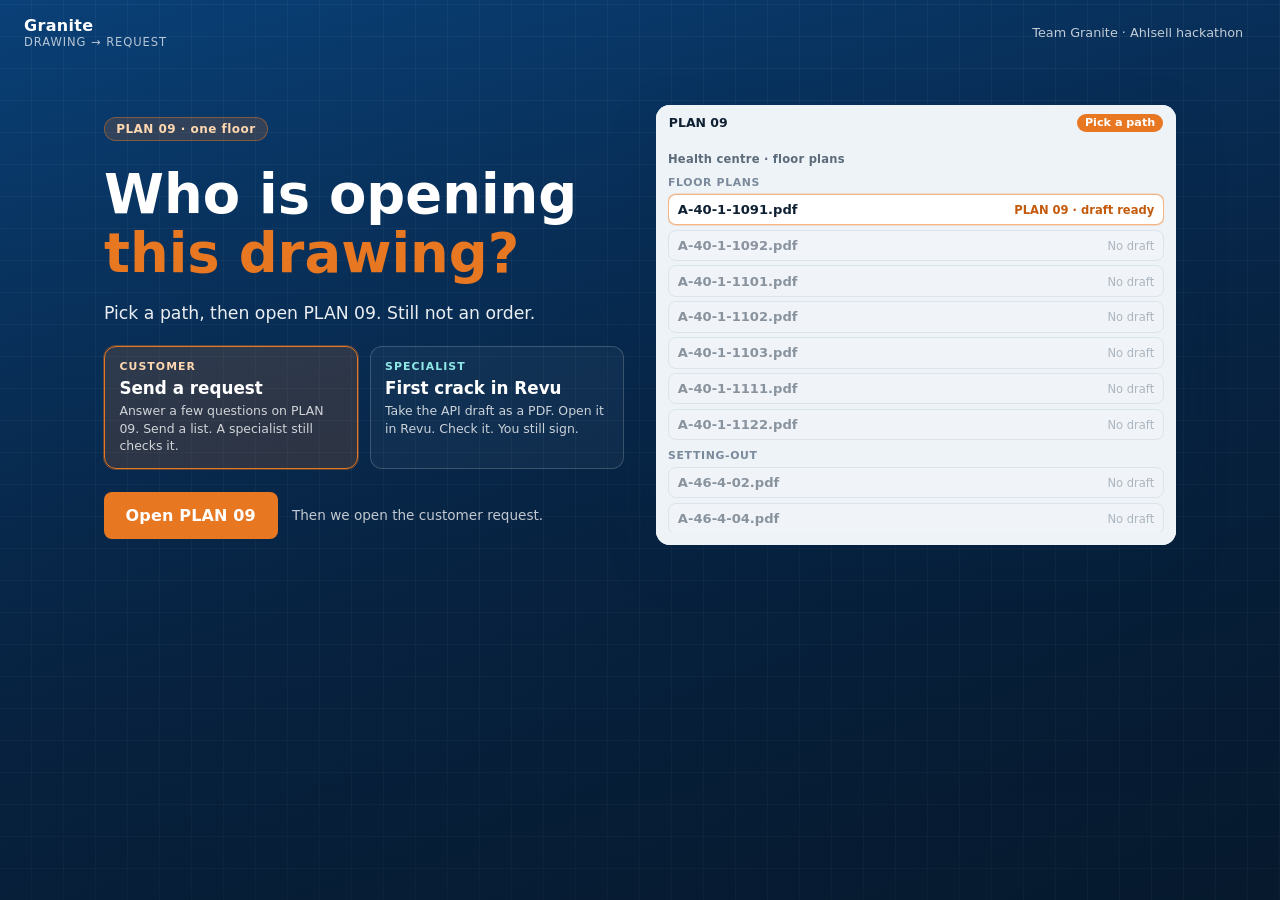
==== index.html @ bc51c22c "Build the tab icon locally so it does not depend on an image provider." ====
<!DOCTYPE html>
<html lang="en">
<head>
  <meta charset="UTF-8" />
  <meta name="viewport" content="width=device-width, initial-scale=1" />
  <meta http-equiv="Cache-Control" content="no-store" />
  <title>Granite — PLAN 09 is not an order</title>
  <link rel="icon" href="img/favicon.ico?v=5" sizes="any" />
  <link rel="icon" href="img/favicon-32.png?v=5" type="image/png" sizes="32x32" />
  <link rel="icon" href="img/favicon.svg?v=5" type="image/svg+xml" />
  <link rel="apple-touch-icon" href="img/favicon-180.png?v=5" />
  <meta name="theme-color" content="#042326" />
  <link rel="stylesheet" href="css/app.css?v=crack4" />
</head>
<body>
  <main class="hero" id="landing" data-phase="upload" data-role="customer">
    <header class="hero-nav">
      <div class="logo">Granite <small>drawing → request</small></div>
      <div class="hero-nav-right">
        <span class="chip-quiet">Team Granite · Ahlsell hackathon</span>
      </div>
    </header>

    <section class="hero-grid">
      <div class="hero-copy" data-phase-copy="upload">
        <p class="badge">PLAN 09 · one floor</p>
        <h1>Who is opening<br /><em>this drawing?</em></h1>
        <p class="lead">Pick a path, then open PLAN 09. Still not an order.</p>
        <div class="doors" role="tablist" aria-label="Who is this for">
          <button type="button" class="door customer on" id="doorCust">
            <span class="door-kicker">Customer</span>
            <strong>Send a request</strong>
            <span>Answer a few questions on PLAN 09. Send a list. A specialist still checks it.</span>
          </button>
          <button type="button" class="door specialist" id="doorSpec">
            <span class="door-kicker">Specialist</span>
            <strong>First crack in Revu</strong>
            <span>Take the API draft as a PDF. Open it in Revu. Check it. You still sign.</span>
          </button>
        </div>
        <div class="actions">
          <button class="btn-orange" id="uploadExample" type="button">Open PLAN 09</button>
          <span class="micro" id="doorHint">Then we open the customer request.</span>
        </div>
      </div>

      <div class="hero-copy" data-phase-copy="reading" hidden>
        <p class="badge">A-40-1-1091.pdf</p>
        <h1>Reading PLAN 09<br /><em>on the drawing.</em></h1>
        <p class="lead" id="heroStatus">File received</p>
        <div class="bar hero-bar"><span id="heroBar"></span></div>
        <div class="actions">
          <button class="btn-ghost light" id="skipRead" type="button">Skip</button>
        </div>
      </div>

      <div class="hero-copy" data-phase-copy="overview" hidden>
        <p class="badge" id="overviewBadge">Draft ready · still not an order</p>
        <h1 id="overviewTitle">PLAN 09 is ready.<br /><em>See what we found.</em></h1>
        <p class="lead" id="overviewLead">Answer a few questions. This is a request, not an order.</p>
        <div class="actions">
          <button class="btn-orange" id="tryExample" type="button">See what we found</button>
        </div>
      </div>

      <div class="hero-stage">
        <div class="preview-sheet" id="heroSheet">
          <div class="preview-bar">
            <span id="heroBarLabel">No file</span>
            <span class="reading-pill" id="heroPill">Empty</span>
          </div>
          <div class="preview-frame">
            <img class="preview-plan" src="img/plan-1091.png" alt="PLAN 09 drawing ready to upload" />
            <div class="hero-scan" aria-hidden="true"></div>
            <div class="file-picker" id="filePicker">
              <p class="file-picker-path">Health centre · floor plans</p>
              <p class="file-group">Floor plans</p>
              <button type="button" class="file-row ready" id="pick1091">
                <span class="fname">A-40-1-1091.pdf</span>
                <span class="fmeta">PLAN 09 · draft ready</span>
              </button>
              <div class="file-row locked" title="No draft on this sheet">
                <span class="fname">A-40-1-1092.pdf</span>
                <span class="fmeta">No draft</span>
              </div>
              <div class="file-row locked" title="No draft on this sheet">
                <span class="fname">A-40-1-1101.pdf</span>
                <span class="fmeta">No draft</span>
              </div>
              <div class="file-row locked" title="No draft on this sheet">
                <span class="fname">A-40-1-1102.pdf</span>
                <span class="fmeta">No draft</span>
              </div>
              <div class="file-row locked" title="No draft on this sheet">
                <span class="fname">A-40-1-1103.pdf</span>
                <span class="fmeta">No draft</span>
              </div>
              <div class="file-row locked" title="No draft on this sheet">
                <span class="fname">A-40-1-1111.pdf</span>
                <span class="fmeta">No draft</span>
              </div>
              <div class="file-row locked" title="No draft on this sheet">
                <span class="fname">A-40-1-1122.pdf</span>
                <span class="fmeta">No draft</span>
              </div>
              <p class="file-group">Setting-out</p>
              <div class="file-row locked" title="No draft on this sheet">
                <span class="fname">A-46-4-02.pdf</span>
                <span class="fmeta">No draft</span>
              </div>
              <div class="file-row locked" title="No draft on this sheet">
                <span class="fname">A-46-4-04.pdf</span>
                <span class="fmeta">No draft</span>
              </div>
              <div class="file-row locked" title="No draft on this sheet">
                <span class="fname">A-46-4-06.pdf</span>
                <span class="fmeta">No draft</span>
              </div>
              <div class="file-row locked" title="No draft on this sheet">
                <span class="fname">A-46-4-11.pdf</span>
                <span class="fmeta">No draft</span>
              </div>
            </div>
            <ol class="hero-steps" id="heroSteps">
              <li>File received</li>
              <li>Reading room names</li>
              <li>5 wash-place kits found</li>
              <li>4 shelves found — no lengths</li>
              <li>Hatch table on the right</li>
              <li>Doors are another trade</li>
            </ol>
            <aside class="preview-list">
              <header>This floor · PLAN 09 <small>not an order</small></header>
              <p>4 shelves <b>need length</b></p>
              <p>5 wash-place kits <b>need type</b></p>
              <p>Hatches <b>from the table</b></p>
              <footer>Ready to choose <strong>after you answer</strong></footer>
            </aside>
          </div>
        </div>
      </div>
    </section>
  </main>

  <p class="boot-banner" id="bootBanner" hidden></p>

  <div class="app" id="app" data-role="customer">
    <header class="top">
      <div class="brand">Granite <span id="drawingName"></span></div>
      <nav class="steps" id="steps" aria-label="Customer progress">
        <a href="#drawing">Drawing</a>
        <a href="#reading">Reading</a>
        <a href="#found">Found</a>
        <a href="#choose">Choose</a>
        <a href="#send">Send</a>
      </nav>
      <p class="spec-tools-label" id="specToolsLabel" hidden>First-crack PDF → open in Revu → you still sign</p>
      <div class="top-tools">
        <div class="role-switch" role="tablist" aria-label="Who is using this">
          <button type="button" id="custBtn" class="on" data-role="customer">Customer</button>
          <button type="button" id="specBtn" data-role="specialist">Specialist <small>Compare</small></button>
        </div>
        <button type="button" class="btn-ghost light" id="catalogBtn">Catalog</button>
      </div>
    </header>

    <p class="role-banner" id="roleBanner">Customer request · simple path · still not an order</p>
    <section class="trust" id="trust" hidden></section>

    <div class="main">
      <div class="plan-wrap" id="planWrap">
        <div class="plan-card">
          <div class="sheet-bar">
            <span id="sheetTitle">A-40-1-1091 · PLAN 09</span>
            <span class="zoom-tools">
              <button type="button" id="zoomOut" title="Zoom out">−</button>
              <button type="button" id="zoomFit" title="Fit page">Fit</button>
              <button type="button" id="zoomIn" title="Zoom in">+</button>
            </span>
            <span class="pin-legend" aria-hidden="true">
              <span class="lg room"></span> Room
              <span class="lg code"></span> Product
              <span class="lg extra"></span> Extra
            </span>
            <span class="reading-pill idle" id="sheetPill">Click a pin to see it in the list</span>
          </div>
          <div class="viewport" id="viewport">
            <div class="stage" id="stage">
              <img src="img/plan-1091.png" alt="PLAN 09 drawing A-40-1-1091" draggable="false" />
              <div class="marks" id="marks"></div>
            </div>
          </div>
        </div>
      </div>
      <aside class="side" id="side"></aside>
    </div>

    <footer class="flow-bar" id="flowBar">
      <button class="btn-ghost light" type="button" id="backBtn">Back</button>
      <span id="flowStatus">PLAN 09 · this floor only</span>
      <button class="btn-orange" type="button" id="continueBtn">Continue</button>
    </footer>
  </div>

  <div class="cat-overlay" id="catOverlay" hidden>
    <aside class="cat-drawer" role="dialog" aria-label="Ahlsell article catalog">
      <header>
        <h2 id="catTitle">Catalog</h2>
        <div class="cat-lang" id="catLang">
          <button type="button" data-lang="sv">SV</button>
          <button type="button" data-lang="en" class="on">EN</button>
        </div>
        <button type="button" class="btn-ghost light" id="catClose">Close</button>
      </header>
      <p class="cat-note" id="catNote">Official names are Swedish. EN is a demo gloss. Search works in both.</p>
      <input type="search" id="catSearch" placeholder="Search Swedish or English (hylla, shelf, 309452…)" autocomplete="off" />
      <div class="cat-tags" id="catTags"></div>
      <p class="cat-count" id="catCount"></p>
      <div class="cat-list" id="catList"></div>
    </aside>
  </div>

  <input type="file" id="bbFile" accept=".pdf,.csv,.txt,.xml,application/pdf,text/csv,text/xml" hidden />
  <script src="js/app.js?v=crack4"></script>
</body>
</html>
---- css/app.css ----
:root {
  --ink: #102033;
  --muted: #5c6b7a;
  --paper: #eef3f8;
  --card: #ffffff;
  --line: #c5d0dc;
  --navy: #0b3a6e;
  --navy-2: #062847;
  --amber: #e87722;
  --amber-bg: #fff1e4;
  --green: #2a7a52;
  --green-bg: #e3f3ea;
  --red: #b42318;
  --red-bg: #fde8e6;
  --shadow: 0 18px 50px rgba(6, 40, 71, 0.22);
  --font: "Segoe UI", "Calibri", system-ui, sans-serif;
}

* { box-sizing: border-box; }
[hidden] { display: none !important; }
html, body { margin: 0; min-height: 100%; }
body {
  font-family: var(--font);
  color: var(--ink);
  background: #071a2e;
}

button, .btn { font: inherit; cursor: pointer; border: 0; border-radius: 8px; }

.btn-orange {
  background: var(--amber);
  color: #fff;
  padding: 0.9rem 1.35rem;
  font-weight: 700;
  letter-spacing: 0.01em;
}
.btn-orange:hover { filter: brightness(1.05); }
.btn-ghost {
  background: transparent;
  border: 1px solid var(--line);
  padding: 0.7rem 1rem;
  color: var(--ink);
}
.btn-ghost.light {
  border-color: rgba(255,255,255,0.35);
  color: #fff;
  padding: 0.45rem 0.85rem;
  font-size: 0.85rem;
}

/* —— Hero (TakeOff-inspired grid) —— */
.hero {
  min-height: 100vh;
  background:
    linear-gradient(180deg, rgba(7, 26, 46, 0.2), rgba(7, 26, 46, 0.55)),
    repeating-linear-gradient(0deg, transparent 0 31px, rgba(255,255,255,0.05) 31px 32px),
    repeating-linear-gradient(90deg, transparent 0 31px, rgba(255,255,255,0.05) 31px 32px),
    linear-gradient(160deg, #0a4a8a 0%, #07284e 55%, #05182c 100%);
  color: #fff;
}
.hero-nav {
  display: flex;
  justify-content: space-between;
  align-items: center;
  padding: 1rem 1.5rem;
}
.logo { font-weight: 800; letter-spacing: 0.02em; }
.logo small {
  display: block;
  font-weight: 500;
  opacity: 0.7;
  font-size: 0.72rem;
  letter-spacing: 0.08em;
  text-transform: uppercase;
}
.chip-quiet { font-size: 0.8rem; opacity: 0.75; margin-right: 0.8rem; }
.hero-nav-right { display: flex; align-items: center; gap: 0.5rem; }

.hero-grid {
  display: grid;
  grid-template-columns: 1fr 1fr;
  gap: 2rem;
  max-width: 1120px;
  margin: 0 auto;
  padding: 2.5rem 1.5rem 4rem;
  align-items: start;
}
.badge {
  display: inline-block;
  background: rgba(232, 119, 34, 0.18);
  color: #ffd7b0;
  border: 1px solid rgba(232, 119, 34, 0.45);
  border-radius: 999px;
  padding: 0.25rem 0.7rem;
  font-size: 0.75rem;
  font-weight: 700;
  letter-spacing: 0.04em;
}
.hero h1 {
  font-size: clamp(2.1rem, 4.5vw, 3.4rem);
  line-height: 1.08;
  margin: 0.8rem 0 1rem;
  font-weight: 800;
}
.hero h1 em {
  font-style: normal;
  color: var(--amber);
}
.lead { font-size: 1.08rem; line-height: 1.5; opacity: 0.92; max-width: 36rem; }
.doors {
  display: grid;
  grid-template-columns: 1fr 1fr;
  gap: 0.7rem;
  margin: 1.2rem 0 0.2rem;
  max-width: 36rem;
}
.door {
  display: flex;
  flex-direction: column;
  align-items: flex-start;
  gap: 0.28rem;
  text-align: left;
  padding: 0.85rem 0.9rem;
  border-radius: 12px;
  border: 1px solid rgba(255,255,255,0.18);
  background: rgba(255,255,255,0.04);
  color: #fff;
}
.door .door-kicker {
  font-size: 0.68rem;
  font-weight: 800;
  letter-spacing: 0.1em;
  text-transform: uppercase;
  color: #ffd7b0;
}
.door.specialist .door-kicker { color: #8fe8e8; }
.door strong { font-size: 1.05rem; }
.door > span:last-child { font-size: 0.78rem; line-height: 1.4; color: rgba(255,255,255,0.78); }
.door.customer.on {
  border-color: var(--amber);
  background: rgba(232, 119, 34, 0.16);
  box-shadow: 0 0 0 1px rgba(232, 119, 34, 0.35);
}
.door.specialist.on {
  border-color: #1ec8c8;
  background: rgba(30, 200, 200, 0.14);
  box-shadow: 0 0 0 1px rgba(30, 200, 200, 0.4);
}
.hero[data-role="specialist"] .badge {
  background: rgba(30, 200, 200, 0.16);
  color: #c8ffff;
  border-color: rgba(30, 200, 200, 0.45);
}
.hero[data-role="specialist"] h1 em { color: #1ec8c8; }
.hero[data-role="specialist"] .btn-orange {
  background: #1ec8c8;
  color: #042326;
}
.hero[data-role="specialist"] .file-row.ready {
  border-color: rgba(30, 200, 200, 0.65);
  box-shadow: 0 0 0 1px rgba(30, 200, 200, 0.25);
}
.hero[data-role="specialist"] .file-row.ready .fmeta { color: #0d4f4f; }
.actions { display: flex; flex-wrap: wrap; align-items: center; gap: 0.9rem; margin: 1.4rem 0 1.2rem; }
.micro { font-size: 0.85rem; opacity: 0.75; }
.hero[data-phase="overview"] .actions { margin-top: 1.6rem; }

.preview-sheet {
  position: relative;
  background: #fff;
  color: var(--ink);
  border-radius: 14px;
  overflow: hidden;
  box-shadow: var(--shadow);
  min-height: 320px;
}
.hero[data-phase="upload"] .preview-sheet {
  box-shadow: var(--shadow);
}
.hero[data-phase="upload"] .preview-sheet.dragover {
  box-shadow: var(--shadow), 0 0 0 3px #e87722;
}
.preview-bar {
  display: flex;
  justify-content: space-between;
  align-items: center;
  gap: 0.5rem;
  padding: 0.55rem 0.8rem;
  background: #eef3f8;
  font-size: 0.78rem;
  font-weight: 700;
}
.reading-pill {
  background: #e87722;
  color: #fff;
  border-radius: 999px;
  padding: 0.15rem 0.5rem;
  font-size: 0.7rem;
  white-space: nowrap;
}
.hero[data-phase="reading"] .reading-pill { animation: blink 1.4s ease-in-out infinite; }
.hero[data-phase="overview"] .reading-pill {
  background: var(--navy);
  animation: none;
}
.preview-frame { position: relative; background: #d9e1ea; }
.preview-plan {
  display: block;
  width: 100%;
  height: auto;
  object-fit: contain;
  object-position: center;
  user-select: none;
  background: #d9e1ea;
}
.hero[data-phase="upload"] .preview-plan { display: none; }
.hero[data-phase="upload"] .preview-frame {
  min-height: 320px;
  background: #eef3f8;
  padding: 0.7rem 0.75rem 0.85rem;
}
.file-picker { display: none; max-height: 380px; overflow: auto; }
.hero[data-phase="upload"] .file-picker { display: block; }
.file-picker-path {
  margin: 0 0 0.65rem;
  font-size: 0.72rem;
  font-weight: 600;
  color: var(--muted);
  letter-spacing: 0.02em;
}
.file-group {
  margin: 0.55rem 0 0.3rem;
  font-size: 0.68rem;
  font-weight: 800;
  letter-spacing: 0.06em;
  text-transform: uppercase;
  color: #7a8a9a;
}
.file-row {
  display: flex;
  justify-content: space-between;
  align-items: baseline;
  gap: 0.5rem;
  width: 100%;
  margin: 0 0 0.28rem;
  padding: 0.45rem 0.55rem;
  border-radius: 8px;
  border: 1px solid var(--line);
  background: #fff;
  text-align: left;
  font: inherit;
  color: var(--ink);
}
.file-row .fname { font-weight: 700; font-size: 0.82rem; }
.file-row .fmeta { font-size: 0.72rem; color: var(--muted); white-space: nowrap; }
.file-row.ready {
  border-color: rgba(232, 119, 34, 0.55);
  box-shadow: 0 0 0 1px rgba(232, 119, 34, 0.2);
  cursor: pointer;
}
.file-row.ready:hover { background: #fff7ef; }
.file-row.ready .fmeta { color: #c45a0c; font-weight: 700; }
.file-row.locked {
  opacity: 0.45;
  cursor: not-allowed;
  background: #f4f7fa;
}
.hero-scan {
  display: none;
  position: absolute;
  left: 0;
  right: 0;
  top: 0;
  height: 3px;
  background: linear-gradient(90deg, transparent, #e87722, transparent);
  animation: heroScan 2.2s linear infinite;
  pointer-events: none;
}
.hero[data-phase="reading"] .hero-scan { display: block; }
.hero-steps {
  display: none;
  position: absolute;
  left: 0.8rem;
  bottom: 0.8rem;
  margin: 0;
  padding: 0.65rem 0.8rem;
  list-style: none;
  width: min(240px, calc(100% - 1.6rem));
  background: rgba(11, 58, 110, 0.94);
  color: #fff;
  border-radius: 12px;
  font-size: 0.78rem;
  box-shadow: var(--shadow);
}
.hero[data-phase="reading"] .hero-steps { display: block; }
.hero-steps li {
  opacity: 0.4;
  padding: 0.18rem 0;
}
.hero-steps li.on { opacity: 1; color: #ffd7b0; font-weight: 700; }
.hero-steps li.done { opacity: 0.9; }
.hero-steps li.done::before { content: "✓ "; color: #9ee0c0; }
.hero-steps li.on::before { content: "▸ "; }
.preview-list {
  display: none;
  position: absolute;
  right: 1rem;
  bottom: 1rem;
  width: 236px;
  background: #0b3a6e;
  color: #fff;
  border-radius: 12px;
  padding: 0.7rem 0.8rem;
  box-shadow: var(--shadow);
  font-size: 0.78rem;
}
.hero[data-phase="overview"] .preview-list { display: block; }
.preview-list header { font-weight: 800; margin-bottom: 0.4rem; }
.preview-list header small { display: block; font-weight: 500; opacity: 0.7; }
.preview-list p { margin: 0.25rem 0; opacity: 0.95; }
.preview-list b { color: #ffd7b0; font-weight: 700; }
.preview-list footer { margin-top: 0.5rem; border-top: 1px solid rgba(255,255,255,0.2); padding-top: 0.4rem; }
.hero-bar { max-width: 22rem; margin: 1rem 0 0; }

@keyframes heroScan {
  0% { top: 0; }
  100% { top: calc(100% - 3px); }
}
@keyframes blink {
  50% { opacity: 0.55; }
}

.bar {
  height: 8px;
  background: rgba(255,255,255,0.15);
  border-radius: 99px;
  overflow: hidden;
  margin-top: 1rem;
}
.bar span {
  display: block;
  height: 100%;
  width: 0;
  background: var(--amber);
  transition: width 0.35s linear;
}

/* App chrome — same studio as the cover */
.app {
  display: none;
  height: 100vh;
  max-height: 100vh;
  overflow: hidden;
  flex-direction: column;
  color: #fff;
  background:
    repeating-linear-gradient(0deg, transparent 0 31px, rgba(255,255,255,0.035) 31px 32px),
    repeating-linear-gradient(90deg, transparent 0 31px, rgba(255,255,255,0.035) 31px 32px),
    linear-gradient(160deg, #0a4a8a 0%, #07284e 55%, #05182c 100%);
}
.app.on { display: flex; }
.top {
  display: flex;
  align-items: center;
  justify-content: space-between;
  gap: 1rem;
  padding: 0.7rem 1.2rem;
  background: transparent;
  color: #fff;
  flex-shrink: 0;
}
.top-tools { display: flex; align-items: center; gap: 0.6rem; }
.brand { font-weight: 700; }
.brand span { opacity: 0.7; font-weight: 500; margin-left: 0.5rem; font-size: 0.85rem; }
.mode {
  display: flex;
  background: rgba(255,255,255,0.08);
  border-radius: 999px;
  padding: 0.15rem;
}
.mode button {
  background: transparent;
  color: #d7e2ee;
  padding: 0.4rem 0.9rem;
  border-radius: 999px;
}
.mode button.active { background: #fff; color: var(--navy); }

.boot-banner {
  margin: 0;
  padding: 0.7rem 1.2rem;
  background: #b42318;
  color: #fff;
  font-weight: 700;
}
.steps {
  display: flex;
  gap: 0.15rem;
  flex: 1;
  justify-content: center;
  flex-wrap: wrap;
}
.steps a {
  color: rgba(255,255,255,0.55);
  text-decoration: none;
  font-size: 0.78rem;
  font-weight: 700;
  letter-spacing: 0.04em;
  text-transform: uppercase;
  padding: 0.35rem 0.65rem;
  border-radius: 999px;
}
.steps a.on { background: #fff; color: var(--navy); }
.steps a.done { color: #ffd7b0; }
.role-switch {
  display: flex;
  background: rgba(255,255,255,0.1);
  border-radius: 999px;
  padding: 0.15rem;
  border: 1px solid rgba(255,255,255,0.2);
}
.role-switch button {
  background: transparent;
  color: #d7e2ee;
  padding: 0.4rem 0.85rem;
  border-radius: 999px;
  font-size: 0.8rem;
  font-weight: 800;
  letter-spacing: 0.04em;
  text-transform: uppercase;
}
.role-switch button small {
  display: inline;
  margin-left: 0.28rem;
  font-size: 0.62rem;
  font-weight: 800;
  letter-spacing: 0.06em;
  padding: 0.08rem 0.32rem;
  border-radius: 999px;
  background: #1ec8c8;
  color: #042326;
  text-transform: uppercase;
}
.app[data-role="specialist"] .role-switch button.on small {
  background: #042326;
  color: #8fe8e8;
}
.role-switch button.on { background: #fff; color: var(--navy); }
.app[data-role="specialist"] .role-switch button.on {
  background: #1ec8c8;
  color: #042326;
}
.spec-tools-label {
  flex: 1;
  text-align: center;
  font-size: 0.78rem;
  font-weight: 800;
  letter-spacing: 0.12em;
  text-transform: uppercase;
  color: #8fe8e8;
  margin: 0;
}
.role-banner {
  margin: 0;
  padding: 0.4rem 1.2rem;
  font-size: 0.82rem;
  font-weight: 700;
  letter-spacing: 0.03em;
  flex-shrink: 0;
}
.app[data-role="customer"] .role-banner {
  background: var(--amber);
  color: #fff;
}
.app[data-role="specialist"] .role-banner {
  background: #0d4f4f;
  color: #c8ffff;
  border-bottom: 1px solid #1ec8c8;
}
.cust-kicker, .spec-kicker {
  margin: 0 0 0.25rem;
  font-size: 0.68rem;
  font-weight: 800;
  letter-spacing: 0.1em;
  text-transform: uppercase;
}
.cust-kicker { color: #ffd7b0; }
.spec-kicker { color: #8fe8e8; }

.app[data-role="specialist"] {
  background:
    repeating-linear-gradient(90deg, transparent 0 47px, rgba(30,200,200,0.04) 47px 48px),
    linear-gradient(160deg, #12353a 0%, #0a1e24 55%, #061418 100%);
}
.app[data-role="specialist"] .flow-bar {
  background: #042326;
  border-top: 1px solid #1ec8c8;
}
.app[data-role="specialist"] .flow-bar .btn-orange,
.app[data-role="specialist"] .bb-box .btn-orange {
  background: #1ec8c8;
  color: #042326;
}
.app[data-role="specialist"] .side {
  background: rgba(4, 35, 38, 0.35);
}

.flow-bar {
  display: flex;
  justify-content: space-between;
  align-items: center;
  gap: 1rem;
  padding: 0.75rem 1.2rem 1rem;
  background: rgba(7, 26, 46, 0.55);
  border-top: 1px solid rgba(255,255,255,0.08);
  font-size: 0.88rem;
  color: rgba(255,255,255,0.8);
  flex-shrink: 0;
}
.flow-bar .btn-orange { min-width: 10rem; }
#backBtn:disabled, #continueBtn:disabled { opacity: 0.35; cursor: default; }

.group { margin-bottom: 0.9rem; }
.group h2 {
  display: flex;
  justify-content: space-between;
  align-items: baseline;
  font-size: 0.92rem;
  margin: 0 0 0.4rem;
}
.group h2 small { font-weight: 600; opacity: 0.7; }
.group.green h2 { color: #b8f0d0; }
.group.amber h2 { color: #ffd7b0; }
.group.grey h2 { color: #c5d0dc; }
.found-row {
  display: block;
  width: 100%;
  text-align: left;
  background: rgba(255,255,255,0.08);
  color: #fff;
  border: 1px solid rgba(255,255,255,0.1);
  border-radius: 10px;
  padding: 0.55rem 0.7rem;
  margin-bottom: 0.35rem;
}
.found-row strong { display: block; font-size: 0.88rem; }
.found-row span { display: block; font-size: 0.75rem; opacity: 0.75; margin-top: 0.15rem; }
.found-row.sel { outline: 2px solid var(--amber); }
.group.green .found-row { border-color: rgba(80,180,120,0.35); }
.group.amber .found-row { border-color: rgba(232,119,34,0.4); }
.group.grey .found-row { opacity: 0.72; }
.empty { font-size: 0.82rem; color: #9eb0c4; }
.brief {
  display: block;
  width: 100%;
  text-align: left;
  color: inherit;
  font: inherit;
  background: rgba(255,255,255,0.08);
  border-radius: 12px;
  padding: 0.75rem 0.85rem;
  margin: 0 0 0.65rem;
  border: 0;
  border-left: 3px solid rgba(255,255,255,0.2);
  cursor: default;
}
button.brief { cursor: pointer; }
button.brief:hover { background: rgba(255,255,255,0.12); }
button.brief.sel { outline: 2px solid #fff; }
.brief strong { display: block; margin-bottom: 0.25rem; }
.brief p { margin: 0; font-size: 0.86rem; line-height: 1.4; opacity: 0.92; }
.brief.ok { border-left-color: #9ee0c0; }
.brief.ask { border-left-color: var(--amber); }
.brief.off { border-left-color: #8a9aab; opacity: 0.88; }
.brief .how { margin-top: 0.45rem; color: #ffd7b0; font-weight: 700; opacity: 1; }
.q-progress {
  margin: 0 0 0.35rem;
  font-size: 0.72rem;
  font-weight: 800;
  letter-spacing: 0.08em;
  text-transform: uppercase;
  color: #ffd7b0;
}
.picked-note { color: #b8f0d0; font-weight: 700; margin: 0.7rem 0 0; }
.ask { font-size: 1.05rem; font-weight: 700; margin: 0.4rem 0 0.5rem; }
.choices { display: flex; flex-direction: column; gap: 0.45rem; }
.choice {
  text-align: left;
  background: rgba(255,255,255,0.08);
  color: #fff;
  border: 1px solid rgba(255,255,255,0.16);
  border-radius: 12px;
  padding: 0.7rem 0.8rem;
  cursor: pointer;
}
#sentMsg { color: #b8f0d0; font-weight: 700; }
.sent-box {
  background: rgba(42, 122, 82, 0.28);
  border: 1px solid #9ee0c0;
  border-radius: 12px;
  padding: 0.85rem 0.95rem;
  margin: 0 0 0.85rem;
}
.sent-box h2 { margin: 0 0 0.35rem; }
.sent-box p { margin: 0; }
.stamp.sent { border-color: #9ee0c0; color: #b8f0d0; }
.choice strong { display: block; }
.choice span { display: block; font-size: 0.78rem; opacity: 0.8; margin-top: 0.25rem; }
.choice .act {
  font-size: 0.68rem;
  font-weight: 800;
  letter-spacing: 0.06em;
  text-transform: uppercase;
  color: #ffd7b0;
  opacity: 1;
  margin-bottom: 0.15rem;
}
.choice.skip .act { color: #c5d0dc; }
.choice .art { color: #ffd7b0; font-weight: 700; opacity: 1; }
.choice.sel { outline: 2px solid var(--amber); background: rgba(232,119,34,0.16); }
.send-table { margin: 0.8rem 0; }
.send-actions { display: flex; flex-wrap: wrap; align-items: center; gap: 0.8rem; margin-top: 0.8rem; }
#catalogBtn.active { background: #fff; color: var(--navy); }

.cat-overlay {
  position: fixed;
  inset: 0;
  background: rgba(5, 16, 30, 0.55);
  z-index: 30;
  display: flex;
  justify-content: flex-end;
}
.cat-overlay[hidden] { display: none; }
.cat-drawer {
  width: min(420px, 100%);
  height: 100%;
  background: #0b2a4a;
  color: #fff;
  padding: 1rem 1.1rem 1.2rem;
  display: flex;
  flex-direction: column;
  box-shadow: -12px 0 40px rgba(0,0,0,0.35);
}
.cat-drawer header {
  display: flex;
  justify-content: space-between;
  align-items: center;
  gap: 0.6rem;
}
.cat-drawer h2 { margin: 0; font-size: 1.1rem; }
.cat-lang {
  display: flex;
  background: rgba(255,255,255,0.08);
  border-radius: 999px;
  padding: 0.12rem;
}
.cat-lang button {
  background: transparent;
  color: #d7e2ee;
  padding: 0.25rem 0.65rem;
  border-radius: 999px;
  font-size: 0.78rem;
  font-weight: 700;
}
.cat-lang button.on { background: #fff; color: var(--navy); }
.cat-note { font-size: 0.78rem; color: #ffd7b0; margin: 0.45rem 0 0.7rem; }
.cat-drawer input[type="search"] {
  width: 100%;
  border: 1px solid rgba(255,255,255,0.2);
  background: rgba(255,255,255,0.08);
  color: #fff;
  border-radius: 10px;
  padding: 0.65rem 0.75rem;
  font: inherit;
}
.cat-tags { display: flex; flex-wrap: wrap; gap: 0.3rem; margin: 0.65rem 0 0.35rem; }
.cat-count { font-size: 0.78rem; color: #9eb0c4; margin: 0 0 0.4rem; }
.cat-list { overflow: auto; flex: 1; min-height: 0; }
.cat-row {
  display: block;
  width: 100%;
  text-align: left;
  background: rgba(255,255,255,0.08);
  color: #fff;
  border: 1px solid rgba(255,255,255,0.12);
  border-radius: 10px;
  padding: 0.55rem 0.7rem;
  margin-bottom: 0.35rem;
}
.cat-row strong { display: block; font-size: 0.86rem; }
.cat-row span, .cat-row em { display: block; font-size: 0.75rem; font-style: normal; opacity: 0.8; margin-top: 0.12rem; }
.cat-row em { color: #ffd7b0; opacity: 1; }
.cat-row.in { border-color: rgba(80,180,120,0.45); }

.trust {
  display: grid;
  grid-template-columns: repeat(4, 1fr);
  gap: 0.65rem;
  padding: 0 1.2rem 0.9rem;
  background: transparent;
  border: 0;
}
.t-card {
  padding: 0.7rem 0.85rem;
  border-radius: 12px;
  background: rgba(255,255,255,0.08);
  border: 1px solid rgba(255,255,255,0.12);
  font-size: 0.82rem;
  color: #e8eef5;
}
.t-card strong {
  display: block;
  font-size: 0.68rem;
  text-transform: uppercase;
  letter-spacing: 0.07em;
  color: #9eb0c4;
  font-weight: 700;
}
.t-card b { display: block; font-size: 1.25rem; margin: 0.15rem 0; color: #fff; }
.t-card.warn { border-color: rgba(232, 119, 34, 0.45); background: rgba(232, 119, 34, 0.12); }
.t-card.warn b { color: #ffd7b0; }
.t-card.ok { border-color: rgba(80, 180, 120, 0.4); background: rgba(42, 122, 82, 0.2); }
.t-card.extra { border-color: rgba(255,255,255,0.2); }
.trust.specialist { background: transparent; }

.main {
  display: grid;
  grid-template-columns: 1.15fr 0.85fr;
  flex: 1;
  min-height: 0;
  overflow: hidden;
}
.plan-wrap, .side { padding: 0 1.2rem 0.6rem; min-height: 0; }
.plan-wrap { border-right: 0; display: flex; }
.plan-card {
  background: #fff;
  color: var(--ink);
  border: 0;
  border-radius: 14px;
  padding: 0;
  height: auto;
  flex: 1;
  min-height: 0;
  overflow: hidden;
  box-shadow: var(--shadow);
  display: flex;
  flex-direction: column;
}
.sheet-bar {
  display: flex;
  justify-content: space-between;
  align-items: center;
  gap: 0.6rem;
  flex-wrap: wrap;
  padding: 0.55rem 0.85rem;
  background: #eef3f8;
  font-size: 0.78rem;
  font-weight: 700;
  color: var(--navy);
}
.pin-legend {
  display: flex;
  align-items: center;
  gap: 0.55rem;
  font-weight: 600;
  color: var(--muted);
}
.pin-legend .lg {
  display: inline-block;
  width: 0.65rem;
  height: 0.65rem;
  border-radius: 2px;
  margin-right: 0.15rem;
  vertical-align: middle;
}
.pin-legend .lg.room { background: #0b3a6e; }
.pin-legend .lg.code { background: #c45a0c; }
.pin-legend .lg.extra { background: #5c6b7a; }
.reading-pill.idle {
  animation: none;
  background: var(--navy);
}
.zoom-tools { display: flex; gap: 0.25rem; }
.zoom-tools button {
  width: 2rem;
  height: 1.7rem;
  background: #fff;
  border: 1px solid var(--line);
  color: var(--navy);
  font-weight: 800;
  border-radius: 6px;
}
.sheet-bar { flex-shrink: 0; }
.viewport {
  position: relative;
  flex: 1;
  height: auto;
  min-height: 0;
  overflow: hidden;
  background: #d9e1ea;
  cursor: grab;
  touch-action: none;
  user-select: none;
}
.viewport.drag { cursor: grabbing; }
.stage {
  position: absolute;
  left: 0;
  top: 0;
  width: 1600px;
  pointer-events: none;
}
.stage img {
  display: block;
  width: 100%;
  height: auto;
  max-width: none;
  user-select: none;
  pointer-events: none;
  -webkit-user-drag: none;
}
.marks {
  position: absolute;
  inset: 0;
  pointer-events: none;
}
.pin {
  position: absolute;
  margin-left: -14px;
  margin-top: -22px;
  background: #e87722;
  color: #fff;
  font-size: 0.68rem;
  font-weight: 800;
  padding: 0.18rem 0.38rem;
  border-radius: 4px;
  border: 0;
  box-shadow: 0 4px 10px rgba(0,0,0,0.25);
  white-space: nowrap;
  z-index: 2;
  pointer-events: auto;
}
.pin.sel { background: #0b3a6e; z-index: 3; }
.pin.room { background: #0b3a6e; }
.pin.code { background: #c45a0c; }
.pin.extra { background: #5c6b7a; }
.pin.dim { opacity: 0.28; }
.pin.cmp-same { background: #2a7a52; }
.pin.cmp-diff { background: #e87722; }
.pin.cmp-miss { background: #1ec8c8; color: #042326; }
.pin.cmp-extra { background: #b42318; }
.pin.room.sel, .pin.code.sel, .pin.extra.sel, .pin.cmp-same.sel, .pin.cmp-diff.sel, .pin.cmp-miss.sel, .pin.cmp-extra.sel { outline: 2px solid #fff; }
.pin-legend .lg.same { background: #2a7a52; }
.pin-legend .lg.diff { background: #e87722; }
.pin-legend .lg.miss { background: #1ec8c8; }
.pin-legend .lg.onlybb { background: #b42318; }
.bb-steps {
  display: flex;
  flex-wrap: wrap;
  gap: 0.35rem 0.7rem;
  list-style: none;
  margin: 0 0 0.7rem;
  padding: 0;
  font-size: 0.72rem;
  font-weight: 700;
  color: #c8ffff;
}
.bb-steps li { padding-left: 0; }
.bb-steps li::before { content: counter(bb) ". "; }
.bb-steps { counter-reset: bb; }
.bb-steps li { counter-increment: bb; }
.bb-pills { align-items: center; }
.apply-all {
  margin: 0 0 0.55rem;
  font-size: 0.8rem;
  font-weight: 700;
  color: #ffe0c2;
}
.cat-hint { font-size: 0.78rem; color: #d7e2ee; margin: 0.65rem 0 0; }
.plan-card h2, .side h2 { font-size: 0.95rem; margin: 0 0 0.6rem; color: #fff; }

.side { overflow: auto; max-height: none; height: 100%; min-width: 0; }
.basket-head { margin-bottom: 0.7rem; }
.basket-head h2 { margin: 0; }
.basket-head p { margin: 0.15rem 0 0; font-size: 0.82rem; color: #ffd7b0; }
.side .checks, .side .compare { color: var(--ink); }
.side table.compare { background: #fff; border-radius: 10px; overflow: hidden; }
.basket-room {
  background: #0b3a6e;
  color: #fff;
  border: 1px solid rgba(255,255,255,0.12);
  border-radius: 12px;
  margin-bottom: 0.7rem;
  padding: 0.75rem 0.85rem;
  cursor: pointer;
  box-shadow: var(--shadow);
}
.basket-room.sel { outline: 2px solid var(--amber); }
.basket-room h3 { margin: 0 0 0.4rem; font-size: 0.95rem; color: #fff; }
.basket-room h3 small {
  display: block;
  font-weight: 500;
  font-size: 0.78rem;
  opacity: 0.72;
  margin-top: 0.1rem;
}
.basket-room.extras { background: rgba(11, 58, 110, 0.72); }
.line-block { border-top: 1px solid rgba(255,255,255,0.12); padding: 0.35rem 0 0.15rem; }
.line {
  display: flex;
  flex-direction: column;
  align-items: flex-start;
  gap: 0.28rem;
  font-size: 0.88rem;
}
.blocker {
  font-size: 0.72rem;
  font-weight: 700;
  padding: 0.15rem 0.45rem;
  border-radius: 999px;
  background: var(--amber-bg);
  color: #8a5508;
}
.need {
  margin: 0.25rem 0 0.35rem;
  font-size: 0.8rem;
  line-height: 1.35;
  color: #ffd7b0;
  overflow-wrap: break-word;
  max-width: 100%;
}
.need.always { color: #d7e2ee; }

.foot {
  display: flex;
  justify-content: space-between;
  align-items: center;
  gap: 1rem;
  padding: 0.85rem 1.2rem 1.1rem;
  border-top: 0;
  background: transparent;
  font-size: 0.88rem;
  color: rgba(255,255,255,0.7);
}

.checks { list-style: none; padding: 0; margin: 0 0 1rem; }
.checks li {
  padding: 0.5rem 0.6rem;
  margin-bottom: 0.35rem;
  border-radius: 8px;
  font-size: 0.85rem;
  background: rgba(180, 35, 24, 0.16);
  color: #ffd0cc;
  border: 1px solid rgba(255,255,255,0.08);
  overflow-wrap: break-word;
}
.checks li.ok { background: rgba(42, 122, 82, 0.28); color: #d4f5e4; }
.checks li.zoomable { cursor: pointer; }
.checks li.zoomable:hover { outline: 1px solid #1ec8c8; }
.checks li.sel { outline: 2px solid #8fe8e8; }
table.compare {
  width: 100%;
  table-layout: fixed;
  border-collapse: collapse;
  font-size: 0.72rem;
  margin-bottom: 1rem;
}
table.compare th, table.compare td {
  border: 1px solid var(--line);
  padding: 0.4rem;
  text-align: left;
  vertical-align: top;
  overflow-wrap: break-word;
}
table.compare th { background: var(--navy); color: #fff; }

.draft-meta { margin: 0 0 0.45rem; font-size: 0.78rem; color: #ffd7b0; }
.filters { display: flex; flex-wrap: wrap; gap: 0.3rem; margin: 0 0 0.55rem; }
.filter-btn {
  background: rgba(255,255,255,0.08);
  color: #fff;
  border: 1px solid rgba(255,255,255,0.2);
  padding: 0.28rem 0.5rem;
  font-size: 0.72rem;
  font-weight: 700;
  border-radius: 999px;
}
.filter-btn.active { background: var(--amber); border-color: var(--amber); }
.app[data-role="specialist"] .filter-btn.active {
  background: #1ec8c8;
  border-color: #1ec8c8;
  color: #042326;
}
.app[data-role="specialist"] table.draft th { background: #0d4f4f; }
.spec-export-note { color: #8fe8e8; margin: 0; }
.bb-box {
  margin: 0 0 1.1rem;
  padding: 0.95rem 1rem 1.05rem;
  border: 2px solid #1ec8c8;
  border-radius: 14px;
  background: linear-gradient(180deg, rgba(30, 200, 200, 0.18) 0%, rgba(14, 70, 70, 0.55) 100%);
  box-shadow: 0 0 0 1px rgba(30, 200, 200, 0.25), 0 12px 28px rgba(0, 0, 0, 0.28);
}
.bb-box.dragover { outline: 3px dashed #fff; }
.bb-box h2 { margin: 0 0 0.4rem; font-size: 1.28rem; line-height: 1.2; }
.bb-lead { margin: 0 0 0.7rem !important; font-size: 0.88rem !important; color: #fff !important; }
.crack-split {
  background: rgba(4, 35, 38, 0.55);
  border: 1px solid #1ec8c8;
  border-radius: 10px;
  padding: 0.7rem 0.8rem;
  margin: 0.7rem 0 0.9rem;
}
.crack-split p { margin: 0 0 0.4rem; font-size: 0.82rem; color: #e8ffff; }
.crack-split p:last-child { margin: 0; color: #ffd7b0; }
.bb-after {
  margin: 1.1rem 0 0.35rem;
  font-size: 0.72rem;
  font-weight: 800;
  letter-spacing: 0.1em;
  text-transform: uppercase;
  color: #8fe8e8;
}
a.btn-orange {
  display: inline-block;
  text-decoration: none;
  text-align: center;
}
.bb-dropzone {
  display: flex;
  flex-direction: column;
  align-items: center;
  justify-content: center;
  gap: 0.25rem;
  width: 100%;
  min-height: 7.2rem;
  margin: 0 0 0.65rem;
  padding: 1rem 0.8rem;
  border: 2px dashed #8fe8e8;
  border-radius: 12px;
  background: rgba(4, 35, 38, 0.55);
  color: #fff;
  text-align: center;
}
.bb-dropzone:hover, .bb-box.dragover .bb-dropzone {
  background: rgba(30, 200, 200, 0.22);
  border-color: #fff;
}
.bb-dropzone strong,
.bb-dropzone span {
  display: block;
  width: 100%;
}
.bb-dropzone strong {
  font-size: 1.02rem;
  font-weight: 800;
  letter-spacing: 0.01em;
}
.bb-dropzone span {
  font-size: 0.78rem;
  font-weight: 600;
  color: #c8ffff;
}
.bb-quiet {
  margin: 0.15rem 0 0.2rem !important;
  font-size: 0.75rem !important;
  color: rgba(255,255,255,0.7) !important;
}
.bb-link {
  display: inline;
  padding: 0;
  background: none;
  border: 0;
  color: #8fe8e8;
  font: inherit;
  font-weight: 800;
  text-decoration: underline;
}
.bb-notes { margin: 0 0 0.7rem; }
.bb-notes summary {
  cursor: pointer;
  font-size: 0.8rem;
  font-weight: 800;
  color: #8fe8e8;
  padding: 0.2rem 0;
}
.app[data-role="specialist"] .bb-box .need.always { color: #c8ffff; }
.bb-actions { display: flex; flex-wrap: wrap; gap: 0.45rem; margin: 0 0 0.15rem; }
.bb-pills { display: flex; flex-wrap: wrap; gap: 0.35rem; margin: 0.7rem 0 0.4rem; }
.bb-downloads { display: flex; flex-wrap: wrap; align-items: center; gap: 0.55rem; margin: 0 0 0.55rem; }
.bb-pill {
  font-size: 0.72rem;
  font-weight: 800;
  letter-spacing: 0.03em;
  padding: 0.28rem 0.55rem;
  border-radius: 999px;
}
.bb-pill.same { background: rgba(42, 122, 82, 0.35); color: #d4f5e4; }
.bb-pill.diff { background: rgba(232, 119, 34, 0.28); color: #ffe0c2; }
.bb-pill.granite { background: rgba(30, 200, 200, 0.22); color: #c8ffff; }
.bb-pill.extra { background: rgba(180, 35, 24, 0.28); color: #ffd0cc; }
.bb-source { font-size: 0.78rem !important; color: #c8ffff !important; }
.bb-error { color: #ffd0cc !important; }
.bb-block { margin: 0.4rem 0; }
.bb-block summary {
  cursor: pointer;
  font-size: 0.8rem;
  font-weight: 800;
  color: #c8ffff;
  padding: 0.25rem 0;
}
.bb-wrap { max-height: 220px; margin: 0.35rem 0 0.2rem; }
.draft-wrap { overflow: auto; max-height: 320px; margin-bottom: 1rem; border-radius: 10px; }
table.draft {
  width: 100%;
  border-collapse: collapse;
  font-size: 0.7rem;
  background: #fff;
  color: var(--ink);
}
table.draft th, table.draft td {
  border-bottom: 1px solid var(--line);
  padding: 0.35rem 0.4rem;
  text-align: left;
  vertical-align: top;
}
table.draft th { background: var(--navy); color: #fff; position: sticky; top: 0; }
table.draft tr { cursor: pointer; }
table.draft tr.sel td { background: #fff1e4; }
table.draft .blocker { display: inline-block; }

.modal {
  display: none;
  position: fixed;
  inset: 0;
  background: rgba(15, 39, 68, 0.45);
  align-items: center;
  justify-content: center;
  padding: 1rem;
  z-index: 20;
}
.modal.on { display: flex; }
.modal .box {
  background: #fff;
  max-width: 520px;
  width: 100%;
  border-radius: 12px;
  padding: 1.4rem;
  box-shadow: var(--shadow);
  color: var(--ink);
}
.modal h2 { margin-top: 0.3rem; }
.stamp {
  display: inline-block;
  border: 2px solid var(--amber);
  color: var(--amber);
  font-weight: 800;
  letter-spacing: 0.08em;
  font-size: 0.72rem;
  padding: 0.2rem 0.45rem;
  transform: rotate(-4deg);
}
.hint { margin-top: 1.25rem; font-size: 0.9rem; color: var(--muted); }
.detail {
  display: none;
  background: rgba(255,255,255,0.08);
  border-radius: 8px;
  padding: 0.6rem;
  margin-top: 0.4rem;
  font-size: 0.82rem;
  color: #d7e2ee;
}
.detail.on { display: block; }

.app[data-role="customer"] .plan-card {
  box-shadow: 0 0 0 3px var(--amber), var(--shadow);
}
.app[data-role="specialist"] .plan-card {
  box-shadow: 0 0 0 3px #1ec8c8, var(--shadow);
}
.app[data-role="customer"] .side {
  box-shadow: inset 0 0 0 2px rgba(232, 119, 34, 0.45);
  border-radius: 12px;
}
.app[data-role="specialist"] .side {
  box-shadow: inset 0 0 0 2px rgba(30, 200, 200, 0.5);
  border-radius: 12px;
}

@media (max-width: 900px) {
  .hero-grid { grid-template-columns: 1fr; }
  .doors { grid-template-columns: 1fr; }
  .main { grid-template-columns: 1fr; }
  .trust { grid-template-columns: 1fr 1fr; }
  .plan-card { height: 360px; }
  .preview-list { position: static; width: auto; margin: 0.6rem; }
  .hero-steps { width: auto; right: 0.8rem; }
}
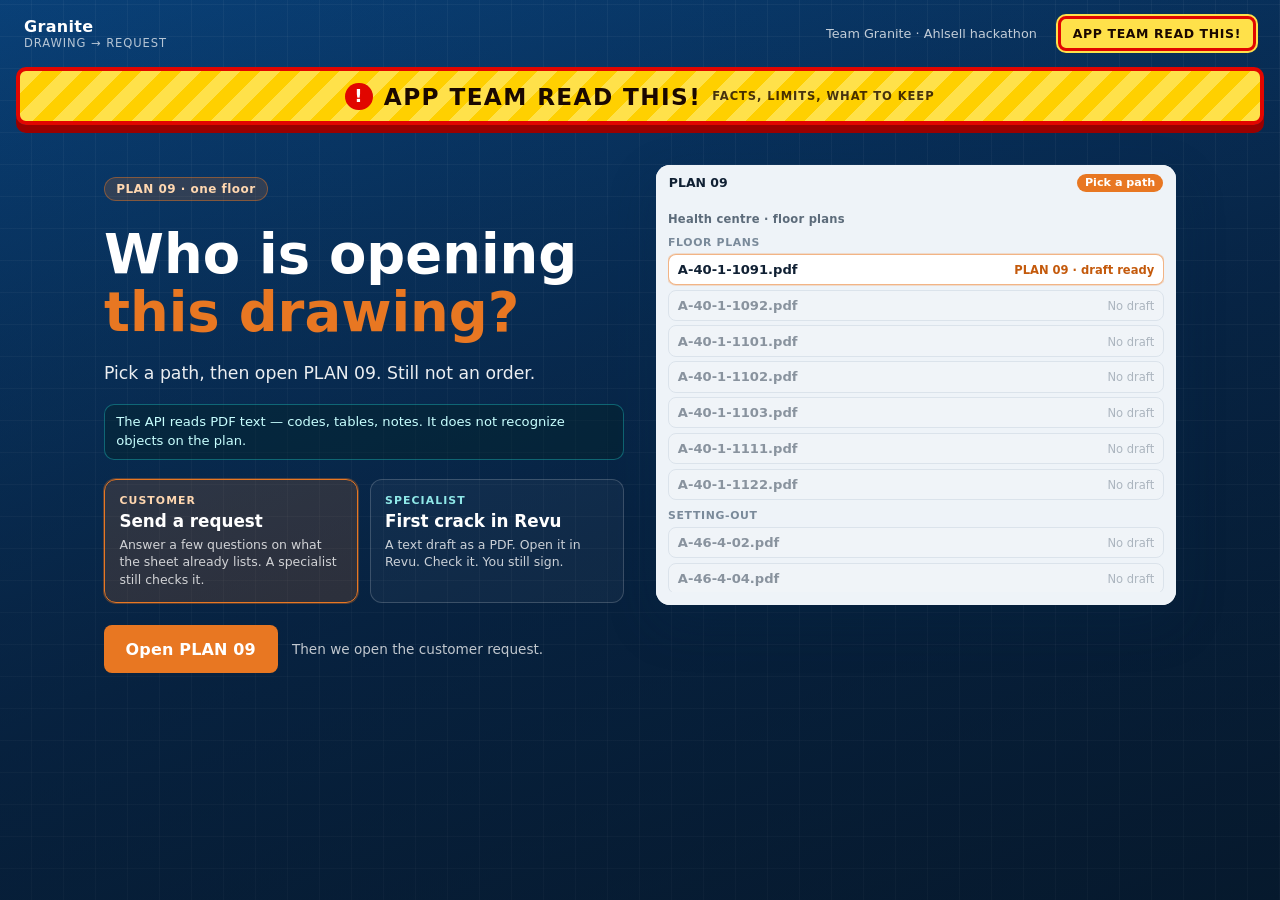
==== commit 73db93bf: "Tell the truth about the text-only API and add an App-team facts page." ====
--- a/index.html
+++ b/index.html
@@ -5,12 +5,12 @@
   <meta name="viewport" content="width=device-width, initial-scale=1" />
   <meta http-equiv="Cache-Control" content="no-store" />
   <title>Granite — PLAN 09 is not an order</title>
-  <link rel="icon" href="img/favicon.ico?v=5" sizes="any" />
-  <link rel="icon" href="img/favicon-32.png?v=5" type="image/png" sizes="32x32" />
-  <link rel="icon" href="img/favicon.svg?v=5" type="image/svg+xml" />
-  <link rel="apple-touch-icon" href="img/favicon-180.png?v=5" />
+  <link rel="icon" href="img/favicon.ico?v=6" sizes="any" />
+  <link rel="icon" href="img/favicon-32.png?v=6" type="image/png" sizes="32x32" />
+  <link rel="icon" href="img/favicon.svg?v=6" type="image/svg+xml" />
+  <link rel="apple-touch-icon" href="img/favicon-180.png?v=6" />
   <meta name="theme-color" content="#042326" />
-  <link rel="stylesheet" href="css/app.css?v=crack4" />
+  <link rel="stylesheet" href="css/app.css?v=crack8" />
 </head>
 <body>
   <main class="hero" id="landing" data-phase="upload" data-role="customer">
@@ -18,24 +18,31 @@
       <div class="logo">Granite <small>drawing → request</small></div>
       <div class="hero-nav-right">
         <span class="chip-quiet">Team Granite · Ahlsell hackathon</span>
+        <a class="app-team-flare" href="app-team.html">APP TEAM READ THIS!</a>
       </div>
     </header>
+    <a class="app-team-banner" href="app-team.html">
+      <span class="flare-mark" aria-hidden="true">!</span>
+      <span>APP TEAM READ THIS!</span>
+      <span class="flare-sub">Facts, limits, what to keep</span>
+    </a>
 
     <section class="hero-grid">
       <div class="hero-copy" data-phase-copy="upload">
         <p class="badge">PLAN 09 · one floor</p>
         <h1>Who is opening<br /><em>this drawing?</em></h1>
         <p class="lead">Pick a path, then open PLAN 09. Still not an order.</p>
+        <p class="truth">The API reads PDF text — codes, tables, notes. It does not recognize objects on the plan.</p>
         <div class="doors" role="tablist" aria-label="Who is this for">
           <button type="button" class="door customer on" id="doorCust">
             <span class="door-kicker">Customer</span>
             <strong>Send a request</strong>
-            <span>Answer a few questions on PLAN 09. Send a list. A specialist still checks it.</span>
+            <span>Answer a few questions on what the sheet already lists. A specialist still checks it.</span>
           </button>
           <button type="button" class="door specialist" id="doorSpec">
             <span class="door-kicker">Specialist</span>
             <strong>First crack in Revu</strong>
-            <span>Take the API draft as a PDF. Open it in Revu. Check it. You still sign.</span>
+            <span>A text draft as a PDF. Open it in Revu. Check it. You still sign.</span>
           </button>
         </div>
         <div class="actions">
@@ -46,7 +53,7 @@
 
       <div class="hero-copy" data-phase-copy="reading" hidden>
         <p class="badge">A-40-1-1091.pdf</p>
-        <h1>Reading PLAN 09<br /><em>on the drawing.</em></h1>
+        <h1>Reading the text<br /><em>on PLAN 09.</em></h1>
         <p class="lead" id="heroStatus">File received</p>
         <div class="bar hero-bar"><span id="heroBar"></span></div>
         <div class="actions">
@@ -56,10 +63,10 @@
 
       <div class="hero-copy" data-phase-copy="overview" hidden>
         <p class="badge" id="overviewBadge">Draft ready · still not an order</p>
-        <h1 id="overviewTitle">PLAN 09 is ready.<br /><em>See what we found.</em></h1>
+        <h1 id="overviewTitle">PLAN 09 is ready.<br /><em>See what the sheet lists.</em></h1>
         <p class="lead" id="overviewLead">Answer a few questions. This is a request, not an order.</p>
         <div class="actions">
-          <button class="btn-orange" id="tryExample" type="button">See what we found</button>
+          <button class="btn-orange" id="tryExample" type="button">See what the sheet lists</button>
         </div>
       </div>
 
@@ -123,16 +130,16 @@
             </div>
             <ol class="hero-steps" id="heroSteps">
               <li>File received</li>
-              <li>Reading room names</li>
-              <li>5 wash-place kits found</li>
-              <li>4 shelves found — no lengths</li>
+              <li>Reading text on the sheet</li>
+              <li>5 wash-place kit codes (TP2 / TP3)</li>
+              <li>4 H2 shelf marks — no lengths</li>
               <li>Hatch table on the right</li>
               <li>Doors are another trade</li>
             </ol>
             <aside class="preview-list">
-              <header>This floor · PLAN 09 <small>not an order</small></header>
-              <p>4 shelves <b>need length</b></p>
-              <p>5 wash-place kits <b>need type</b></p>
+              <header>This floor · PLAN 09 <small>text draft · not an order</small></header>
+              <p>4 H2 marks <b>need length</b></p>
+              <p>5 kit codes <b>need type</b></p>
               <p>Hatches <b>from the table</b></p>
               <footer>Ready to choose <strong>after you answer</strong></footer>
             </aside>
@@ -150,11 +157,11 @@
       <nav class="steps" id="steps" aria-label="Customer progress">
         <a href="#drawing">Drawing</a>
         <a href="#reading">Reading</a>
-        <a href="#found">Found</a>
+        <a href="#found">Listed</a>
         <a href="#choose">Choose</a>
         <a href="#send">Send</a>
       </nav>
-      <p class="spec-tools-label" id="specToolsLabel" hidden>First-crack PDF → open in Revu → you still sign</p>
+      <p class="spec-tools-label" id="specToolsLabel" hidden>Text draft → Revu → you still sign</p>
       <div class="top-tools">
         <div class="role-switch" role="tablist" aria-label="Who is using this">
           <button type="button" id="custBtn" class="on" data-role="customer">Customer</button>
@@ -179,7 +186,7 @@
             </span>
             <span class="pin-legend" aria-hidden="true">
               <span class="lg room"></span> Room
-              <span class="lg code"></span> Product
+              <span class="lg code"></span> Text on sheet
               <span class="lg extra"></span> Extra
             </span>
             <span class="reading-pill idle" id="sheetPill">Click a pin to see it in the list</span>
@@ -212,7 +219,7 @@
         </div>
         <button type="button" class="btn-ghost light" id="catClose">Close</button>
       </header>
-      <p class="cat-note" id="catNote">Official names are Swedish. EN is a demo gloss. Search works in both.</p>
+      <p class="cat-note" id="catNote">Lookup only. The API did not pick these articles. Official names are Swedish. EN is a demo gloss.</p>
       <input type="search" id="catSearch" placeholder="Search Swedish or English (hylla, shelf, 309452…)" autocomplete="off" />
       <div class="cat-tags" id="catTags"></div>
       <p class="cat-count" id="catCount"></p>
@@ -221,6 +228,6 @@
   </div>
 
   <input type="file" id="bbFile" accept=".pdf,.csv,.txt,.xml,application/pdf,text/csv,text/xml" hidden />
-  <script src="js/app.js?v=crack4"></script>
+  <script src="js/app.js?v=crack8"></script>
 </body>
 </html>
--- a/css/app.css
+++ b/css/app.css
@@ -74,7 +74,66 @@
   text-transform: uppercase;
 }
 .chip-quiet { font-size: 0.8rem; opacity: 0.75; margin-right: 0.8rem; }
-.hero-nav-right { display: flex; align-items: center; gap: 0.5rem; }
+.hero-nav-right { display: flex; align-items: center; gap: 0.5rem; flex-wrap: wrap; justify-content: flex-end; }
+.app-team-flare {
+  display: inline-flex;
+  align-items: center;
+  padding: 0.45rem 0.75rem;
+  background: #ffe14a;
+  color: #1a0800;
+  font-weight: 900;
+  font-size: 0.78rem;
+  letter-spacing: 0.05em;
+  text-transform: uppercase;
+  text-decoration: none;
+  border-radius: 8px;
+  border: 3px solid #e10600;
+  box-shadow: 0 0 0 2px #ffe14a;
+  animation: flare-pulse 1.35s ease-in-out infinite;
+}
+.app-team-flare:hover { filter: brightness(1.08); }
+.app-team-banner {
+  display: flex;
+  align-items: center;
+  justify-content: center;
+  gap: 0.7rem;
+  flex-wrap: wrap;
+  margin: 0 1rem;
+  padding: 0.7rem 1rem;
+  background: repeating-linear-gradient(-45deg, #ffe14a 0 14px, #ffd000 14px 28px);
+  color: #1a0800;
+  font-weight: 900;
+  font-size: clamp(1.05rem, 2.4vw, 1.45rem);
+  letter-spacing: 0.06em;
+  text-transform: uppercase;
+  text-decoration: none;
+  border: 4px solid #e10600;
+  border-radius: 10px;
+  box-shadow: 0 8px 0 #9a0000;
+  animation: flare-pulse 1.35s ease-in-out infinite;
+}
+.app-team-banner .flare-mark {
+  display: inline-flex;
+  align-items: center;
+  justify-content: center;
+  width: 1.7rem;
+  height: 1.7rem;
+  border-radius: 50%;
+  background: #e10600;
+  color: #fff;
+  font-size: 1.15rem;
+  line-height: 1;
+}
+.app-team-banner .flare-sub {
+  font-size: 0.72rem;
+  letter-spacing: 0.08em;
+  font-weight: 800;
+  opacity: 0.8;
+}
+@keyframes flare-pulse {
+  0%, 100% { transform: scale(1); }
+  50% { transform: scale(1.03); }
+}
 
 .hero-grid {
   display: grid;
@@ -107,6 +166,17 @@
   color: var(--amber);
 }
 .lead { font-size: 1.08rem; line-height: 1.5; opacity: 0.92; max-width: 36rem; }
+.truth {
+  margin: 0.75rem 0 0;
+  max-width: 36rem;
+  padding: 0.55rem 0.7rem;
+  border-radius: 10px;
+  border: 1px solid rgba(30, 200, 200, 0.4);
+  background: rgba(4, 35, 38, 0.4);
+  font-size: 0.82rem;
+  line-height: 1.4;
+  color: #c8ffff;
+}
 .doors {
   display: grid;
   grid-template-columns: 1fr 1fr;
@@ -1013,6 +1083,36 @@
 }
 .crack-split p { margin: 0 0 0.4rem; font-size: 0.82rem; color: #e8ffff; }
 .crack-split p:last-child { margin: 0; color: #ffd7b0; }
+.check-first {
+  margin: 0 0 1.1rem;
+  padding: 0.75rem 0.85rem;
+  border-radius: 12px;
+  border: 1px solid rgba(232, 119, 34, 0.45);
+  background: rgba(232, 119, 34, 0.12);
+}
+.check-first .spec-kicker { margin: 0 0 0.4rem; }
+.check-first ul {
+  margin: 0;
+  padding: 0 0 0 1.1rem;
+  color: #fff;
+  font-size: 0.82rem;
+  line-height: 1.45;
+}
+.check-first li { margin: 0 0 0.35rem; }
+.check-first li:last-child { margin: 0; }
+.src-badge {
+  display: inline-block;
+  padding: 0.1rem 0.4rem;
+  border-radius: 999px;
+  font-size: 0.68rem;
+  font-weight: 700;
+  letter-spacing: 0.02em;
+  white-space: nowrap;
+}
+.src-badge.src-text { background: rgba(30, 200, 200, 0.2); color: #c8ffff; }
+.src-badge.src-nocode { background: rgba(232, 119, 34, 0.22); color: #ffd7b0; }
+.src-badge.src-trade { background: rgba(180, 35, 24, 0.22); color: #ffc9c4; }
+.src-badge.src-off { background: rgba(255, 255, 255, 0.12); color: #d8e4f0; }
 .bb-after {
   margin: 1.1rem 0 0.35rem;
   font-size: 0.72rem;
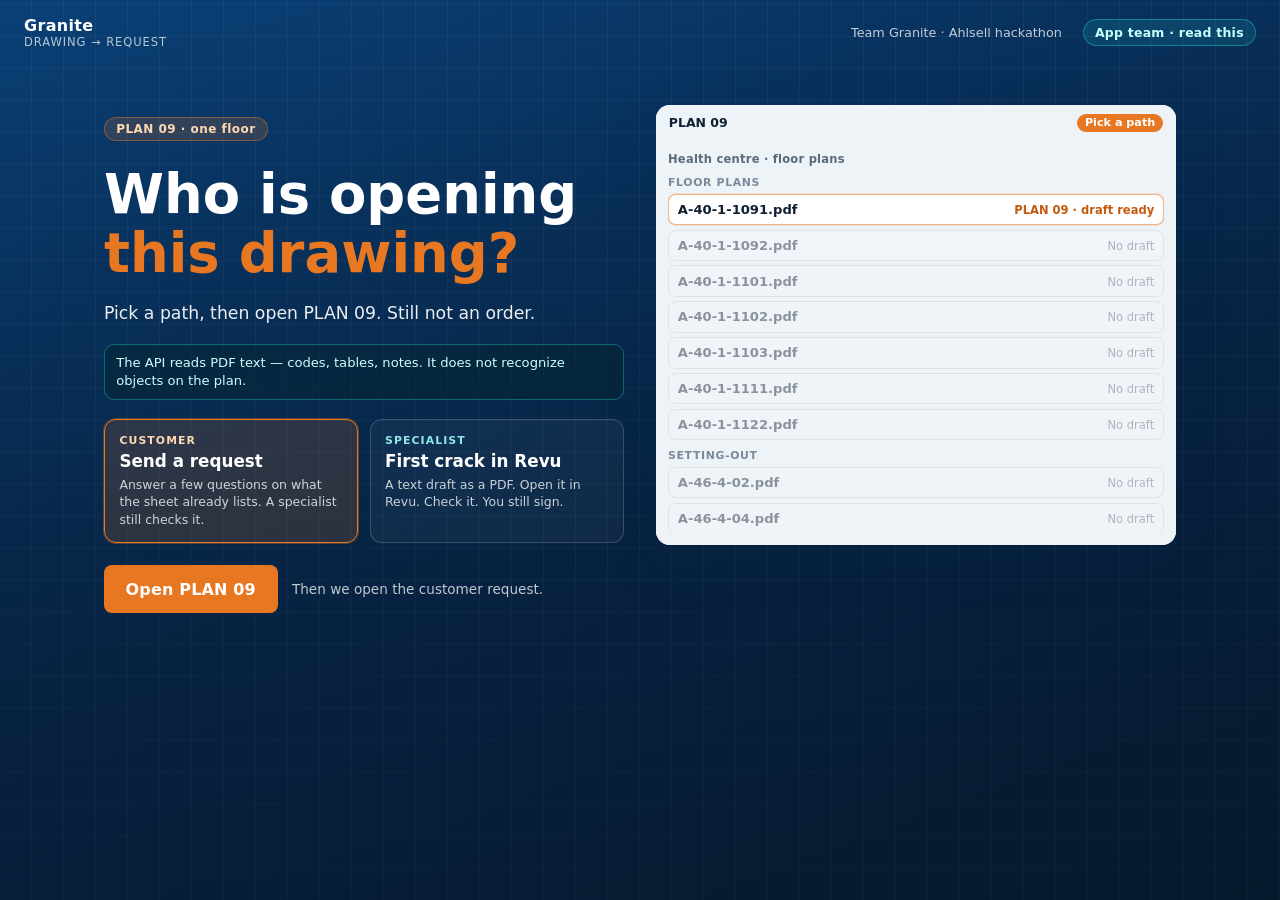
==== commit a58b023e: "Tone down the App-team link so it sits with the rest of the landing." ====
--- a/index.html
+++ b/index.html
@@ -10,7 +10,7 @@
   <link rel="icon" href="img/favicon.svg?v=6" type="image/svg+xml" />
   <link rel="apple-touch-icon" href="img/favicon-180.png?v=6" />
   <meta name="theme-color" content="#042326" />
-  <link rel="stylesheet" href="css/app.css?v=crack8" />
+  <link rel="stylesheet" href="css/app.css?v=crack9" />
 </head>
 <body>
   <main class="hero" id="landing" data-phase="upload" data-role="customer">
@@ -18,14 +18,9 @@
       <div class="logo">Granite <small>drawing → request</small></div>
       <div class="hero-nav-right">
         <span class="chip-quiet">Team Granite · Ahlsell hackathon</span>
-        <a class="app-team-flare" href="app-team.html">APP TEAM READ THIS!</a>
+        <a class="app-team-flare" href="app-team.html">App team · read this</a>
       </div>
     </header>
-    <a class="app-team-banner" href="app-team.html">
-      <span class="flare-mark" aria-hidden="true">!</span>
-      <span>APP TEAM READ THIS!</span>
-      <span class="flare-sub">Facts, limits, what to keep</span>
-    </a>
 
     <section class="hero-grid">
       <div class="hero-copy" data-phase-copy="upload">
@@ -228,6 +223,6 @@
   </div>
 
   <input type="file" id="bbFile" accept=".pdf,.csv,.txt,.xml,application/pdf,text/csv,text/xml" hidden />
-  <script src="js/app.js?v=crack8"></script>
+  <script src="js/app.js?v=crack9"></script>
 </body>
 </html>
--- a/css/app.css
+++ b/css/app.css
@@ -78,61 +78,19 @@
 .app-team-flare {
   display: inline-flex;
   align-items: center;
-  padding: 0.45rem 0.75rem;
-  background: #ffe14a;
-  color: #1a0800;
-  font-weight: 900;
+  padding: 0.32rem 0.7rem;
+  background: rgba(30, 200, 200, 0.14);
+  color: #c8ffff;
+  font-weight: 700;
   font-size: 0.78rem;
-  letter-spacing: 0.05em;
-  text-transform: uppercase;
+  letter-spacing: 0.02em;
   text-decoration: none;
-  border-radius: 8px;
-  border: 3px solid #e10600;
-  box-shadow: 0 0 0 2px #ffe14a;
-  animation: flare-pulse 1.35s ease-in-out infinite;
-}
-.app-team-flare:hover { filter: brightness(1.08); }
-.app-team-banner {
-  display: flex;
-  align-items: center;
-  justify-content: center;
-  gap: 0.7rem;
-  flex-wrap: wrap;
-  margin: 0 1rem;
-  padding: 0.7rem 1rem;
-  background: repeating-linear-gradient(-45deg, #ffe14a 0 14px, #ffd000 14px 28px);
-  color: #1a0800;
-  font-weight: 900;
-  font-size: clamp(1.05rem, 2.4vw, 1.45rem);
-  letter-spacing: 0.06em;
-  text-transform: uppercase;
-  text-decoration: none;
-  border: 4px solid #e10600;
-  border-radius: 10px;
-  box-shadow: 0 8px 0 #9a0000;
-  animation: flare-pulse 1.35s ease-in-out infinite;
-}
-.app-team-banner .flare-mark {
-  display: inline-flex;
-  align-items: center;
-  justify-content: center;
-  width: 1.7rem;
-  height: 1.7rem;
-  border-radius: 50%;
-  background: #e10600;
-  color: #fff;
-  font-size: 1.15rem;
-  line-height: 1;
-}
-.app-team-banner .flare-sub {
-  font-size: 0.72rem;
-  letter-spacing: 0.08em;
-  font-weight: 800;
-  opacity: 0.8;
-}
-@keyframes flare-pulse {
-  0%, 100% { transform: scale(1); }
-  50% { transform: scale(1.03); }
+  border-radius: 999px;
+  border: 1px solid rgba(30, 200, 200, 0.45);
+}
+.app-team-flare:hover {
+  background: rgba(30, 200, 200, 0.24);
+  color: #fff;
 }
 
 .hero-grid {
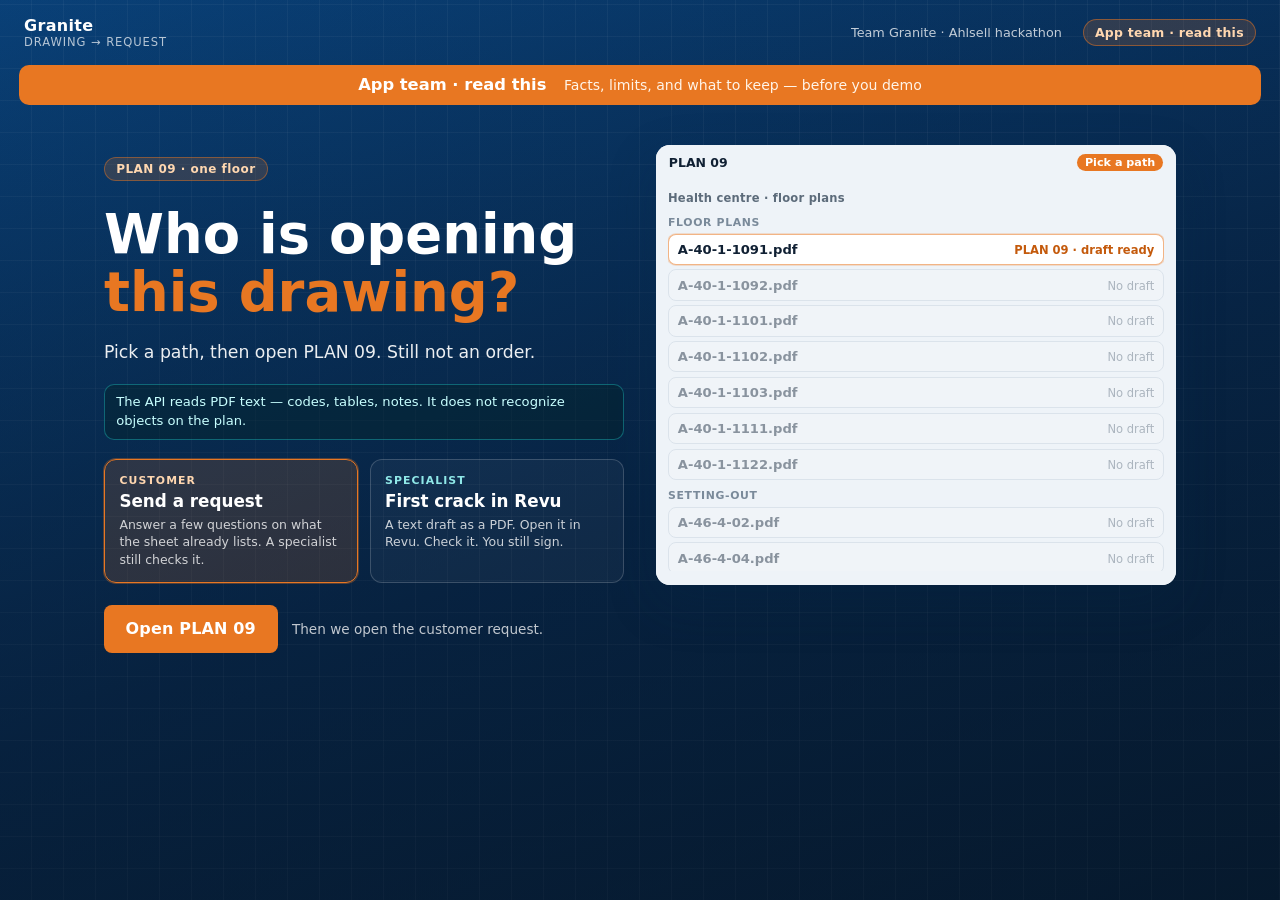
==== commit e4d29b06: "Put back a calmer amber App-team banner on the landing." ====
--- a/index.html
+++ b/index.html
@@ -10,7 +10,7 @@
   <link rel="icon" href="img/favicon.svg?v=6" type="image/svg+xml" />
   <link rel="apple-touch-icon" href="img/favicon-180.png?v=6" />
   <meta name="theme-color" content="#042326" />
-  <link rel="stylesheet" href="css/app.css?v=crack9" />
+  <link rel="stylesheet" href="css/app.css?v=crack10" />
 </head>
 <body>
   <main class="hero" id="landing" data-phase="upload" data-role="customer">
@@ -21,6 +21,10 @@
         <a class="app-team-flare" href="app-team.html">App team · read this</a>
       </div>
     </header>
+    <a class="app-team-banner" href="app-team.html">
+      <strong>App team · read this</strong>
+      <span>Facts, limits, and what to keep — before you demo</span>
+    </a>
 
     <section class="hero-grid">
       <div class="hero-copy" data-phase-copy="upload">
@@ -223,6 +227,6 @@
   </div>
 
   <input type="file" id="bbFile" accept=".pdf,.csv,.txt,.xml,application/pdf,text/csv,text/xml" hidden />
-  <script src="js/app.js?v=crack9"></script>
+  <script src="js/app.js?v=crack10"></script>
 </body>
 </html>
--- a/css/app.css
+++ b/css/app.css
@@ -79,19 +79,42 @@
   display: inline-flex;
   align-items: center;
   padding: 0.32rem 0.7rem;
-  background: rgba(30, 200, 200, 0.14);
-  color: #c8ffff;
+  background: rgba(232, 119, 34, 0.18);
+  color: #ffd7b0;
   font-weight: 700;
   font-size: 0.78rem;
   letter-spacing: 0.02em;
   text-decoration: none;
   border-radius: 999px;
-  border: 1px solid rgba(30, 200, 200, 0.45);
+  border: 1px solid rgba(232, 119, 34, 0.5);
 }
 .app-team-flare:hover {
-  background: rgba(30, 200, 200, 0.24);
-  color: #fff;
-}
+  background: rgba(232, 119, 34, 0.3);
+  color: #fff;
+}
+.app-team-banner {
+  display: flex;
+  align-items: baseline;
+  justify-content: center;
+  gap: 0.7rem 1.1rem;
+  flex-wrap: wrap;
+  margin: 0 1.2rem;
+  padding: 0.65rem 1rem;
+  background: #e87722;
+  color: #fff;
+  text-decoration: none;
+  border-radius: 10px;
+}
+.app-team-banner strong {
+  font-size: 1.02rem;
+  font-weight: 800;
+}
+.app-team-banner span {
+  font-size: 0.88rem;
+  font-weight: 500;
+  color: #fff4e8;
+}
+.app-team-banner:hover { filter: brightness(1.06); }
 
 .hero-grid {
   display: grid;
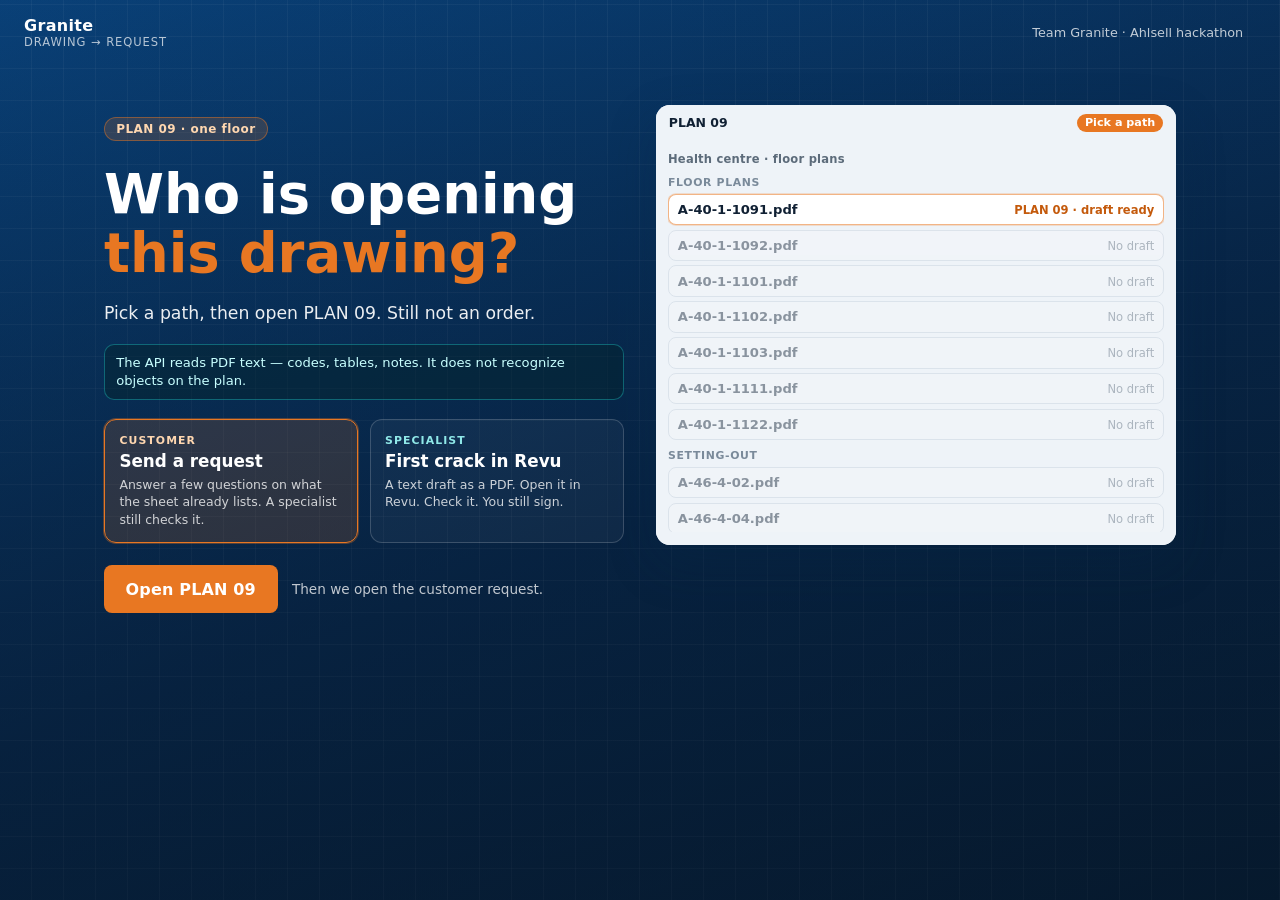
==== commit c5b78b21: "Remove the App-team banner from the landing so demo grabs stay clean." ====
--- a/index.html
+++ b/index.html
@@ -10,7 +10,7 @@
   <link rel="icon" href="img/favicon.svg?v=6" type="image/svg+xml" />
   <link rel="apple-touch-icon" href="img/favicon-180.png?v=6" />
   <meta name="theme-color" content="#042326" />
-  <link rel="stylesheet" href="css/app.css?v=crack10" />
+  <link rel="stylesheet" href="css/app.css?v=crack11" />
 </head>
 <body>
   <main class="hero" id="landing" data-phase="upload" data-role="customer">
@@ -18,13 +18,8 @@
       <div class="logo">Granite <small>drawing → request</small></div>
       <div class="hero-nav-right">
         <span class="chip-quiet">Team Granite · Ahlsell hackathon</span>
-        <a class="app-team-flare" href="app-team.html">App team · read this</a>
       </div>
     </header>
-    <a class="app-team-banner" href="app-team.html">
-      <strong>App team · read this</strong>
-      <span>Facts, limits, and what to keep — before you demo</span>
-    </a>
 
     <section class="hero-grid">
       <div class="hero-copy" data-phase-copy="upload">
@@ -227,6 +222,6 @@
   </div>
 
   <input type="file" id="bbFile" accept=".pdf,.csv,.txt,.xml,application/pdf,text/csv,text/xml" hidden />
-  <script src="js/app.js?v=crack10"></script>
+  <script src="js/app.js?v=crack11"></script>
 </body>
 </html>
--- a/css/app.css
+++ b/css/app.css
@@ -75,46 +75,6 @@
 }
 .chip-quiet { font-size: 0.8rem; opacity: 0.75; margin-right: 0.8rem; }
 .hero-nav-right { display: flex; align-items: center; gap: 0.5rem; flex-wrap: wrap; justify-content: flex-end; }
-.app-team-flare {
-  display: inline-flex;
-  align-items: center;
-  padding: 0.32rem 0.7rem;
-  background: rgba(232, 119, 34, 0.18);
-  color: #ffd7b0;
-  font-weight: 700;
-  font-size: 0.78rem;
-  letter-spacing: 0.02em;
-  text-decoration: none;
-  border-radius: 999px;
-  border: 1px solid rgba(232, 119, 34, 0.5);
-}
-.app-team-flare:hover {
-  background: rgba(232, 119, 34, 0.3);
-  color: #fff;
-}
-.app-team-banner {
-  display: flex;
-  align-items: baseline;
-  justify-content: center;
-  gap: 0.7rem 1.1rem;
-  flex-wrap: wrap;
-  margin: 0 1.2rem;
-  padding: 0.65rem 1rem;
-  background: #e87722;
-  color: #fff;
-  text-decoration: none;
-  border-radius: 10px;
-}
-.app-team-banner strong {
-  font-size: 1.02rem;
-  font-weight: 800;
-}
-.app-team-banner span {
-  font-size: 0.88rem;
-  font-weight: 500;
-  color: #fff4e8;
-}
-.app-team-banner:hover { filter: brightness(1.06); }
 
 .hero-grid {
   display: grid;
